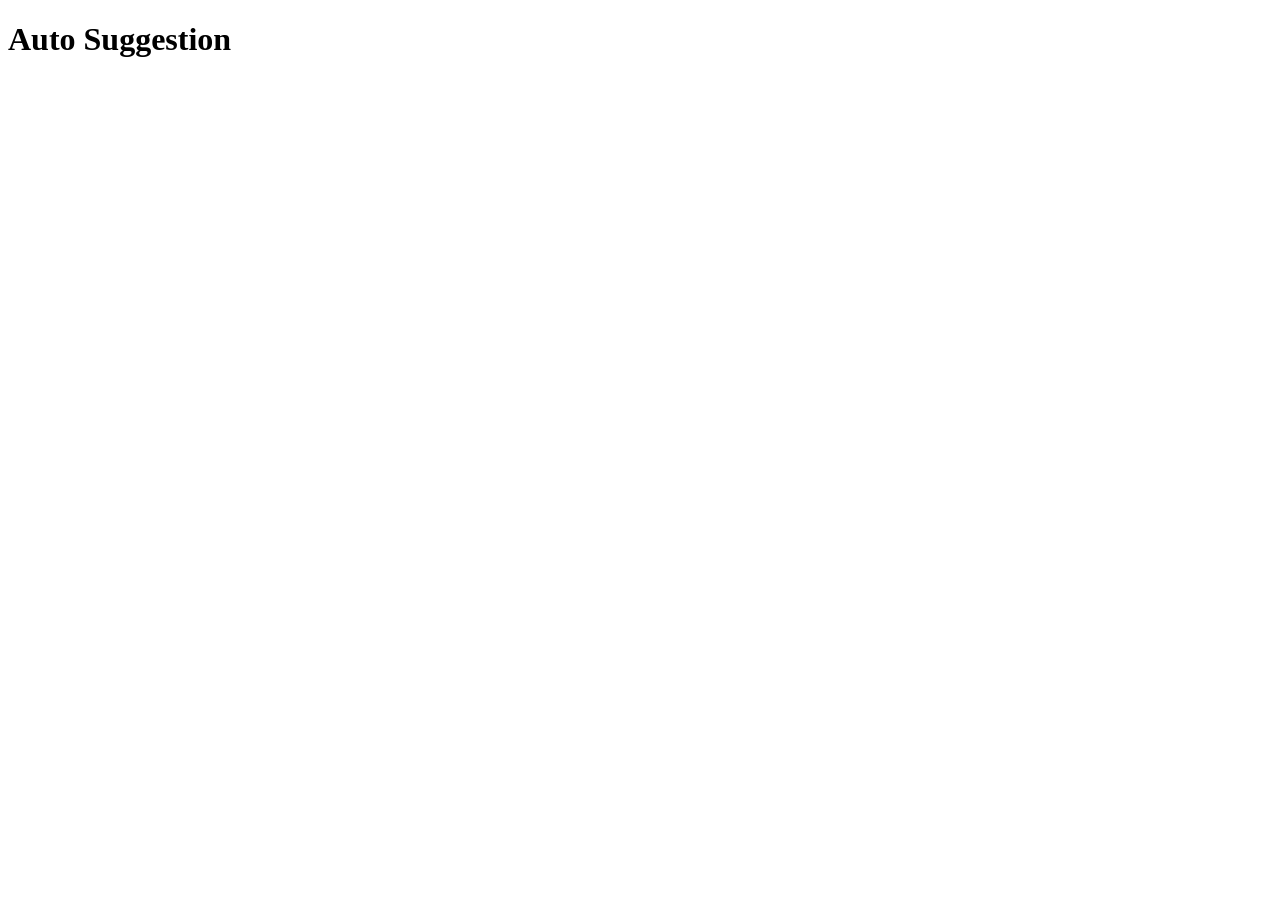
==== frontend/pages/auto-suggest.html @ 77c19036 "first day changes" ====
<!DOCTYPE html>
<html lang="en">
<head>
    <meta charset="UTF-8">
    <meta name="viewport" content="width=device-width, initial-scale=1.0">
    <title>Document</title>
</head>
<body>
    <h1>Auto Suggestion</h1>
</body>
</html>
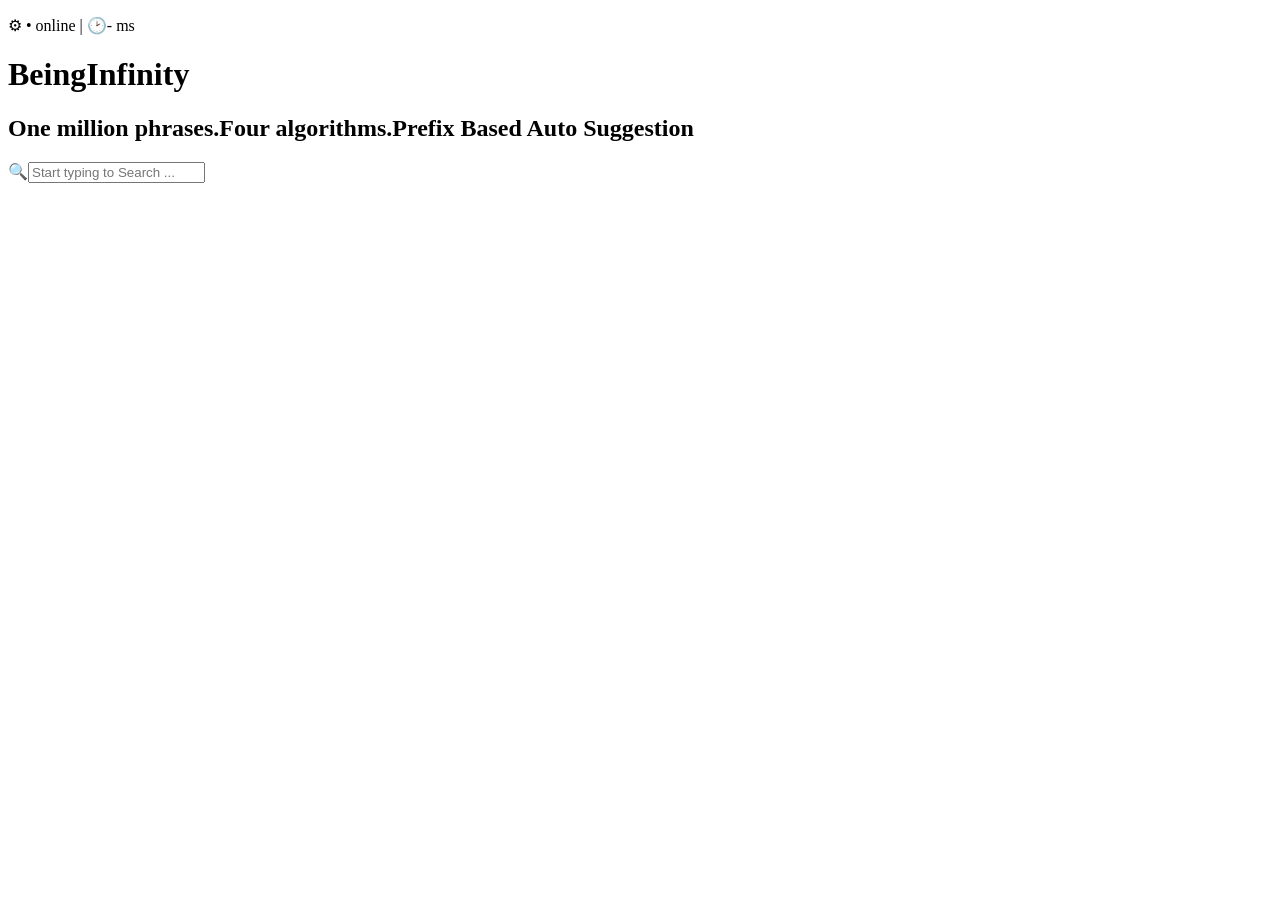
==== commit 3ecb7f28: "being-inf homepage" ====
--- a/frontend/pages/auto-suggest.html
+++ b/frontend/pages/auto-suggest.html
@@ -6,6 +6,11 @@
     <title>Document</title>
 </head>
 <body>
-    <h1>Auto Suggestion</h1>
+  
+    <p>&#9881 &#8226 online | &#128337- ms</p>
+    <h1>BeingInfinity</h1>
+    <h2>One million phrases.Four algorithms.Prefix Based Auto Suggestion</h2>
+    &#128269;<input type="text" id="search" placeholder="Start typing to Search ...">
+
 </body>
 </html>
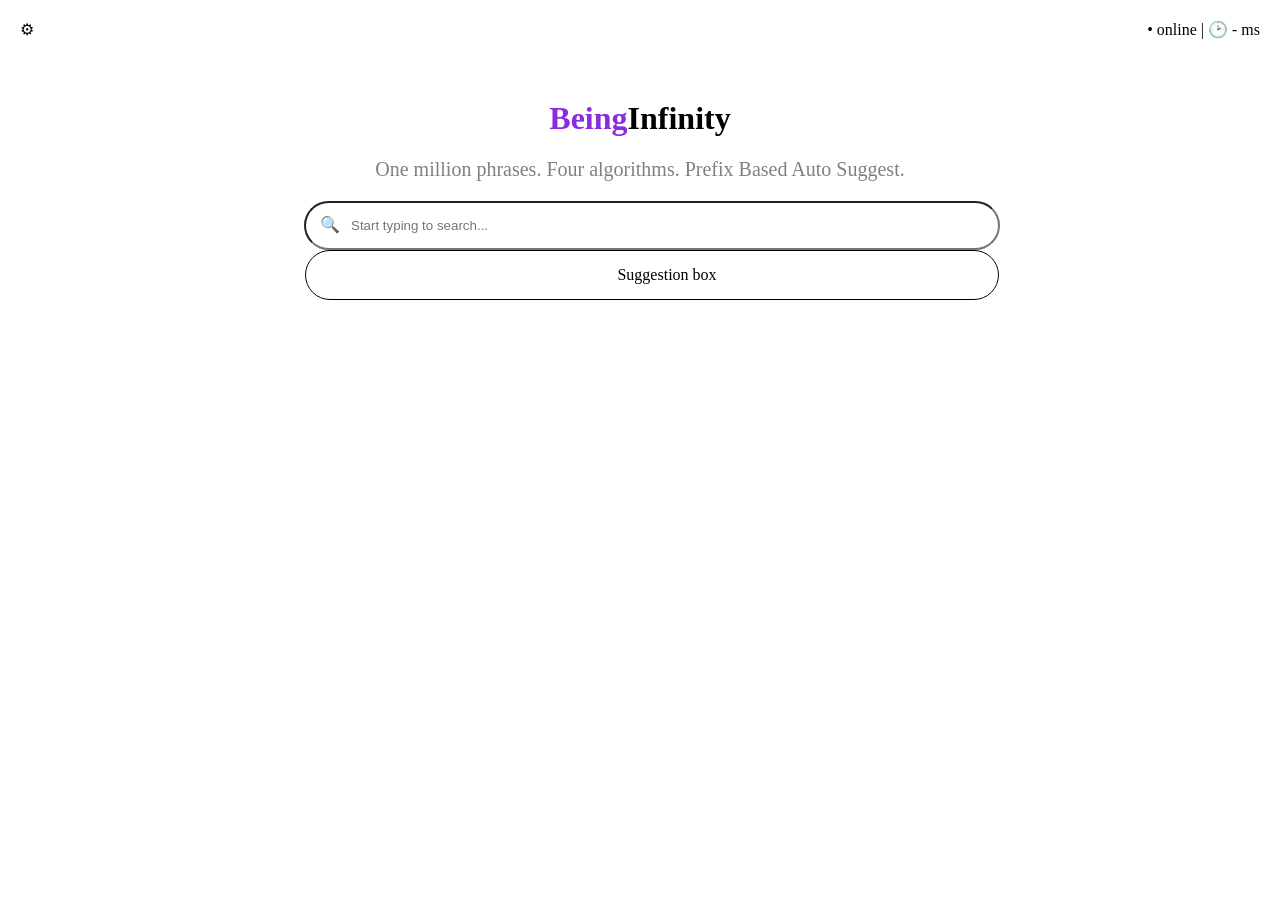
==== commit 0fa71ddc: "suggestion box" ====
--- a/frontend/pages/auto-suggest.html
+++ b/frontend/pages/auto-suggest.html
@@ -4,13 +4,70 @@
     <meta charset="UTF-8">
     <meta name="viewport" content="width=device-width, initial-scale=1.0">
     <title>Document</title>
+    <style>
+        .left{
+            position: fixed;
+            left:20px;
+            top:20px;
+        }
+
+        .right{
+            position: fixed;
+            right:20px;
+            top:20px;
+        }
+
+        .main{
+            text-align: center;
+            margin-top: 100px;
+        }
+
+        .first-color{
+            color:blueviolet;
+        }
+
+        p{
+            color:gray;
+            font-size: 20px;
+        }
+
+        .lens{
+            position:relative;
+            left:40px
+        }
+        .search{
+            padding: 15px 15px 15px 45px; 
+            border-radius: 30px;
+            width:50%
+        }
+        #suggestion-box{
+            border: 1px solid black;
+            width: 50%;
+            padding: 15px 15px 15px 45px;
+            margin-left: 23.5%;
+            border-radius: 30px;
+        }
+    </style>
+
+
 </head>
+
 <body>
-  
-    <p>&#9881 &#8226 online | &#128337- ms</p>
-    <h1>BeingInfinity</h1>
-    <h2>One million phrases.Four algorithms.Prefix Based Auto Suggestion</h2>
-    &#128269;<input type="text" id="search" placeholder="Start typing to Search ...">
+    <div>
+    <span class="left">&#9881 </span>
+    <span class="right">&#8226 online | &#128337; - ms</span>
+    </div>
 
+    <div class="main">
+    <h1><span class="first-color">Being</span><span class="last-color" >Infinity</span></h1>
+    <p>One million phrases. Four algorithms. Prefix Based Auto Suggest.</p> 
+    <span>
+        <span class="lens">&#128269;</span>
+            <input type="text" class="search"   placeholder="Start typing to search...">
+    </span>
+    <div id="suggestion-box">
+        Suggestion box
+    </div>
+    </div>
 </body>
 </html>
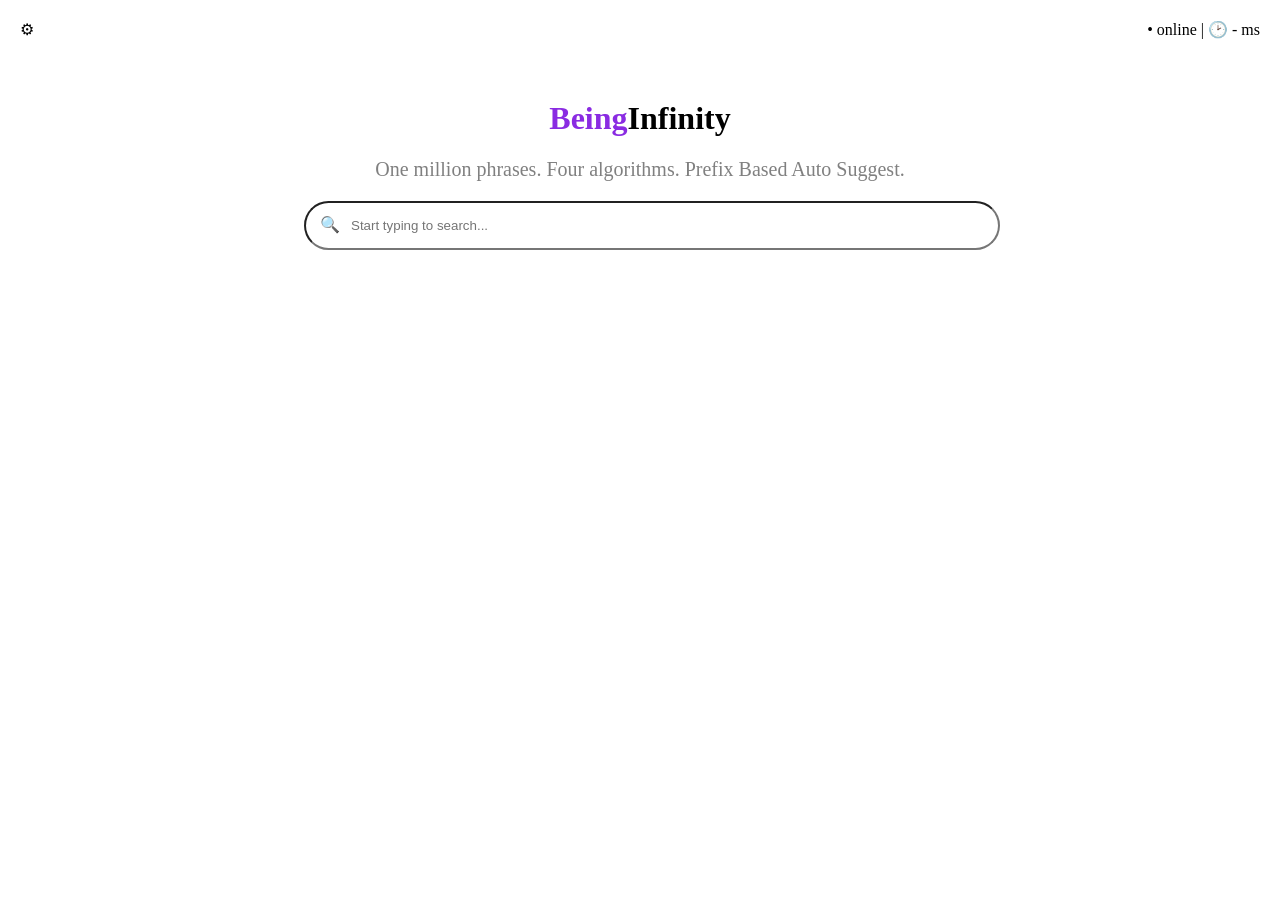
==== commit 71dec59b: "final auto-suggestion" ====
--- a/frontend/pages/auto-suggest.html
+++ b/frontend/pages/auto-suggest.html
@@ -40,12 +40,20 @@
             border-radius: 30px;
             width:50%
         }
+
         #suggestion-box{
+            width: 50%;
+            margin-left: 23.9%;
+            border-radius: 30px;
+            padding: 15px 15px 15px 45px;
+            /* border: 1px solid #ccc; */
+        }
+
+        #suggestion-items{
             border: 1px solid black;
-            width: 50%;
-            padding: 15px 15px 15px 45px;
-            margin-left: 23.5%;
-            border-radius: 30px;
+            width: 700px;
+            border-radius: 10px;
+            padding: 10px;
         }
     </style>
 
@@ -59,15 +67,57 @@
     </div>
 
     <div class="main">
+
     <h1><span class="first-color">Being</span><span class="last-color" >Infinity</span></h1>
     <p>One million phrases. Four algorithms. Prefix Based Auto Suggest.</p> 
+
     <span>
         <span class="lens">&#128269;</span>
-            <input type="text" class="search"   placeholder="Start typing to search...">
+        <input type="text" class="search" id="search"   placeholder="Start typing to search...">
     </span>
+
     <div id="suggestion-box">
-        Suggestion box
+        <!-- suggestion box -->
     </div>
+
     </div>
+
+
+    <script>
+        var searchbox=document.getElementById("search");
+        var suggestionbox=document.getElementById("suggestion-box");
+        search.addEventListener("input",function(){
+           // 1. get user input
+           // 2. Make API call to get suggestions
+           // 3. Display data in html
+           
+           var userInput=searchbox.value;
+           if(userInput.trim()===""){
+              
+           }
+           else{
+               var url1= "https://autosuggest-backend.onrender.com/api/autosuggest?q=";
+               var url3= "&algorithm=brute&limit=10&weighted=false";
+               var url=url1 + userInput + url3;
+
+               fetch(url)
+               .then(function(response){
+                return response.json();
+               })
+
+               .then(function(data){
+                console.log(data);
+                var resultArray=data.results;
+                var htmlResults="";
+                for(var i=0;i<resultArray.length;i++)
+                {
+                    htmlResults+="<div id='suggestion-items'>"+resultArray[i].text+"</div>"
+                }
+
+                suggestionbox.innerHTML=htmlResults;
+               })
+           }
+        });
+    </script>
 </body>
 </html>
